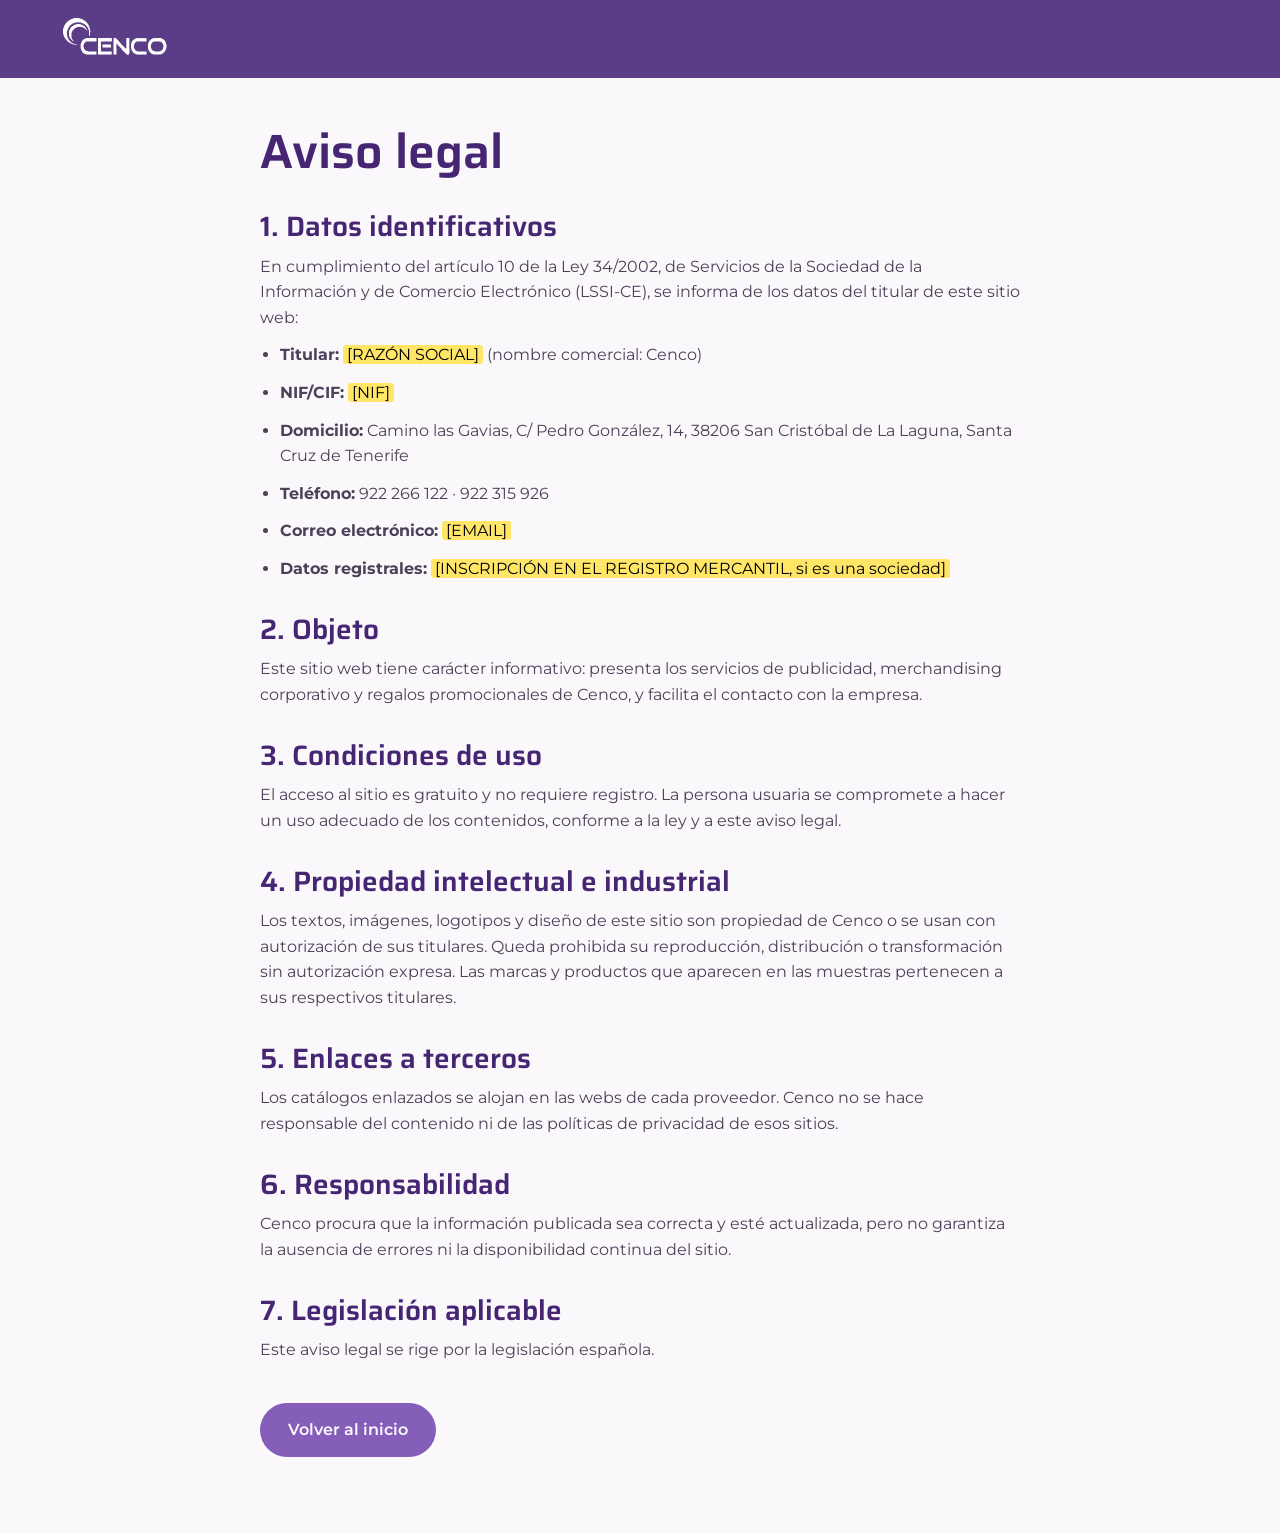
==== aviso-legal.html @ f05e6e83 "Redesign site for portfolio publication - Rewrite HTML/CSS/JS mobile-first with no JS dependencies -" ====
<!DOCTYPE html>
<html lang="es">
<head>
  <meta charset="UTF-8">
  <meta name="viewport" content="width=device-width, initial-scale=1.0">
  <title>Aviso legal · Cenco</title>
  <meta name="robots" content="noindex">
  <link rel="icon" type="image/png" sizes="32x32" href="assets/img/favicon-32.png">
  <link rel="preconnect" href="https://fonts.googleapis.com">
  <link rel="preconnect" href="https://fonts.gstatic.com" crossorigin>
  <link rel="stylesheet" href="https://fonts.googleapis.com/css2?family=Montserrat:wght@400;500;600;700&family=Saira:wght@500;600;700&display=swap">
  <link rel="stylesheet" href="assets/css/styles.css">
  <link rel="stylesheet" href="assets/css/legal.css">
</head>
<body class="legal">
  <header class="legal__header">
    <div class="container">
      <a href="index.html"><img src="assets/img/logo.webp" alt="Cenco, volver al inicio" width="116" height="46"></a>
    </div>
  </header>

  <main class="legal__main container">
    <h1>Aviso legal</h1>

    <h2>1. Datos identificativos</h2>
    <p>En cumplimiento del artículo 10 de la Ley 34/2002, de Servicios de la Sociedad de la Información y de Comercio Electrónico (LSSI-CE), se informa de los datos del titular de este sitio web:</p>
    <ul>
      <li><strong>Titular:</strong> <mark>[RAZÓN SOCIAL]</mark> (nombre comercial: Cenco)</li>
      <li><strong>NIF/CIF:</strong> <mark>[NIF]</mark></li>
      <li><strong>Domicilio:</strong> Camino las Gavias, C/ Pedro González, 14, 38206 San Cristóbal de La Laguna, Santa Cruz de Tenerife</li>
      <li><strong>Teléfono:</strong> 922 266 122 · 922 315 926</li>
      <li><strong>Correo electrónico:</strong> <mark>[EMAIL]</mark></li>
      <li><strong>Datos registrales:</strong> <mark>[INSCRIPCIÓN EN EL REGISTRO MERCANTIL, si es una sociedad]</mark></li>
    </ul>

    <h2>2. Objeto</h2>
    <p>Este sitio web tiene carácter informativo: presenta los servicios de publicidad, merchandising corporativo y regalos promocionales de Cenco, y facilita el contacto con la empresa.</p>

    <h2>3. Condiciones de uso</h2>
    <p>El acceso al sitio es gratuito y no requiere registro. La persona usuaria se compromete a hacer un uso adecuado de los contenidos, conforme a la ley y a este aviso legal.</p>

    <h2>4. Propiedad intelectual e industrial</h2>
    <p>Los textos, imágenes, logotipos y diseño de este sitio son propiedad de Cenco o se usan con autorización de sus titulares. Queda prohibida su reproducción, distribución o transformación sin autorización expresa. Las marcas y productos que aparecen en las muestras pertenecen a sus respectivos titulares.</p>

    <h2>5. Enlaces a terceros</h2>
    <p>Los catálogos enlazados se alojan en las webs de cada proveedor. Cenco no se hace responsable del contenido ni de las políticas de privacidad de esos sitios.</p>

    <h2>6. Responsabilidad</h2>
    <p>Cenco procura que la información publicada sea correcta y esté actualizada, pero no garantiza la ausencia de errores ni la disponibilidad continua del sitio.</p>

    <h2>7. Legislación aplicable</h2>
    <p>Este aviso legal se rige por la legislación española.</p>

    <p class="legal__back"><a href="index.html" class="button">Volver al inicio</a></p>
  </main>
</body>
</html>
---- assets/css/styles.css ----
/*=============== VARIABLES ===============*/
:root {
  --header-height: 4rem;

  /* Colores (paleta morada original de Cenco, con contraste revisado) */
  --first-color: hsl(265, 40%, 55%);
  --first-color-alt: hsl(265, 42%, 46%);
  --first-color-light: hsl(265, 60%, 92%);
  --title-color: hsl(265, 50%, 30%);
  --text-color: hsl(265, 15%, 30%);
  --text-color-light: hsl(265, 10%, 45%);
  --white-color: hsl(265, 100%, 99%);
  --dark-color: hsl(265, 50%, 16%);
  --body-color: hsl(265, 30%, 98%);
  --purple-bg: hsl(265, 28%, 58%);
  --purple-bg-dark: hsl(265, 38%, 38%);
  --whatsapp: #25d366;
  --error: hsl(350, 75%, 45%);

  /* Tipografía */
  --body-font: "Montserrat", system-ui, -apple-system, "Segoe UI", sans-serif;
  --second-font: "Saira", "Montserrat", system-ui, sans-serif;
  --biggest-font-size: 3.5rem;
  --big-font-size: 2rem;
  --h1-font-size: 1.375rem;
  --h2-font-size: 1.125rem;
  --h3-font-size: 1rem;
  --normal-font-size: 1rem;
  --small-font-size: .875rem;

  --font-medium: 500;
  --font-semi-bold: 600;
  --font-bold: 700;

  --radius: 1rem;
  --shadow: 0 8px 24px hsla(265, 50%, 20%, .12);
  --shadow-strong: 0 12px 32px hsla(265, 50%, 15%, .25);

  --z-tooltip: 10;
  --z-fixed: 100;
  --z-modal: 1000;
}

@media screen and (min-width: 1150px) {
  :root {
    --biggest-font-size: 7rem;
    --big-font-size: 3rem;
    --h1-font-size: 1.75rem;
    --h2-font-size: 1.25rem;
    --h3-font-size: 1.125rem;
  }
}

/*=============== BASE ===============*/
*, *::before, *::after {
  box-sizing: border-box;
  margin: 0;
  padding: 0;
}

html {
  scroll-behavior: smooth;
  scroll-padding-top: var(--header-height);
}

body {
  font-family: var(--body-font);
  font-size: var(--normal-font-size);
  line-height: 1.6;
  background-color: var(--body-color);
  color: var(--text-color);
  overflow-x: hidden;
}

h1, h2, h3 {
  font-family: var(--second-font);
  font-weight: var(--font-semi-bold);
  line-height: 1.1;
  color: var(--title-color);
}

ul { list-style: none; }
a { color: inherit; text-decoration: none; }
img { display: block; max-width: 100%; height: auto; }
button, input, select, textarea { font: inherit; color: inherit; }
button { cursor: pointer; background: none; border: none; }

/* Foco visible para quien navega con teclado */
:focus-visible {
  outline: 3px solid hsl(45, 100%, 60%);
  outline-offset: 3px;
  border-radius: 4px;
}

.skip-link {
  position: absolute;
  left: 1rem;
  top: -4rem;
  z-index: var(--z-modal);
  background: var(--dark-color);
  color: var(--white-color);
  padding: .75rem 1rem;
  border-radius: .5rem;
}
.skip-link:focus { top: 1rem; }

/*=============== CLASES REUTILIZABLES ===============*/
.container {
  max-width: 1200px;
  margin-inline: auto;
  padding-inline: 1.25rem;
}

.section { padding-block: 5rem; }

.section__title {
  text-align: center;
  font-size: var(--big-font-size);
  margin-bottom: 1rem;
  text-transform: uppercase;
}

.section__title--left { text-align: center; }

.section__subtitle {
  text-align: center;
  max-width: 40rem;
  margin: 0 auto 2.5rem;
  color: var(--text-color-light);
}

.button {
  display: inline-flex;
  align-items: center;
  justify-content: center;
  gap: .5rem;
  background-color: var(--first-color);
  color: var(--white-color);
  padding: .9rem 1.75rem;
  border-radius: 999px;
  font-weight: var(--font-semi-bold);
  transition: background-color .3s, box-shadow .3s, transform .2s;
}
.button:hover {
  background-color: var(--first-color-alt);
  box-shadow: var(--shadow-strong);
  transform: translateY(-2px);
}
.button:active { transform: translateY(0) scale(.98); }

.button--ghost {
  background: transparent;
  border: 2px solid var(--white-color);
}
.button--ghost:hover { background: hsla(0, 0%, 100%, .15); }

.button--small { padding: .6rem 1.25rem; font-size: var(--small-font-size); }

/*=============== HEADER & NAV ===============*/
.header {
  position: fixed;
  inset: 0 0 auto 0;
  z-index: var(--z-fixed);
  background-color: transparent;
  transition: background-color .3s, box-shadow .3s;
}

.header.scrolled {
  background-color: var(--purple-bg-dark);
  box-shadow: 0 4px 16px hsla(265, 50%, 10%, .3);
}

.nav {
  height: var(--header-height);
  display: flex;
  justify-content: space-between;
  align-items: center;
}

.nav__logo img { width: 104px; height: auto; }

.nav__toggle {
  color: var(--white-color);
  font-size: 1.75rem;
  display: flex;
  padding: .25rem;
  z-index: 1;
}

.nav__link {
  color: var(--white-color);
  font-family: var(--second-font);
  font-weight: var(--font-medium);
  transition: opacity .3s;
}
.nav__link:hover { opacity: .75; }

.active-link {
  font-weight: var(--font-bold);
  text-decoration: underline;
  text-underline-offset: .4em;
  text-decoration-thickness: 2px;
}

/* Menú móvil */
@media screen and (max-width: 1023px) {
  .nav__menu {
    position: fixed;
    inset: 0 0 auto 0;
    transform: translateY(-110%);
    background-color: var(--purple-bg-dark);
    padding: calc(var(--header-height) + 1.5rem) 1.5rem 2.5rem;
    box-shadow: 0 8px 24px hsla(265, 50%, 10%, .4);
    transition: transform .35s ease;
  }
  .nav__menu.show-menu { transform: translateY(0); }
  .nav__list {
    display: flex;
    flex-direction: column;
    align-items: center;
    row-gap: 1.5rem;
  }
  .nav__link { font-size: var(--h1-font-size); }
}

/*=============== INICIO ===============*/
.home {
  position: relative;
  min-height: 100svh;
  display: grid;
  place-items: center;
  text-align: center;
  background: var(--purple-bg-dark) url("../img/hero-960.webp") center / cover no-repeat;
  isolation: isolate;
}
@media (min-width: 768px) {
  .home { background-image: url("../img/hero-1920.webp"); }
}

.home::before {
  content: "";
  position: absolute;
  inset: 0;
  background: linear-gradient(180deg, hsla(265, 50%, 15%, .45), hsla(265, 50%, 15%, .25) 50%, hsla(265, 50%, 15%, .55));
  z-index: -1;
}

.home__container {
  padding-block: calc(var(--header-height) + 2rem) 4rem;
  display: grid;
  justify-items: center;
  gap: 1.25rem;
}

.home__title {
  color: var(--white-color);
  font-size: var(--biggest-font-size);
  letter-spacing: .05em;
  text-shadow: 0 4px 24px hsla(265, 60%, 10%, .5);
}

.home__cartel {
  width: min(70vw, 300px);
  filter: drop-shadow(0 12px 24px hsla(265, 60%, 10%, .4));
}

.home__description {
  color: var(--white-color);
  font-size: var(--h2-font-size);
  max-width: 32rem;
  text-shadow: 0 2px 8px hsla(265, 60%, 10%, .6);
}

.home__buttons {
  display: flex;
  flex-wrap: wrap;
  justify-content: center;
  gap: 1rem;
}

.home__scroll {
  position: absolute;
  bottom: 1.5rem;
  left: 50%;
  translate: -50% 0;
  color: var(--white-color);
  font-size: 1.75rem;
  animation: bounce 2s infinite;
}

@keyframes bounce {
  0%, 100% { transform: translateY(0); }
  50% { transform: translateY(8px); }
}

/*=============== CATÁLOGOS ===============*/
.filters {
  display: flex;
  flex-wrap: wrap;
  justify-content: center;
  gap: .5rem;
  margin-bottom: 2.5rem;
}

.filter {
  padding: .5rem 1.1rem;
  border-radius: 999px;
  border: 2px solid var(--first-color-light);
  background: var(--white-color);
  color: var(--title-color);
  font-weight: var(--font-medium);
  font-size: var(--small-font-size);
  transition: background-color .25s, border-color .25s, color .25s;
}
.filter:hover { border-color: var(--first-color); }
.filter.is-active {
  background: var(--first-color);
  border-color: var(--first-color);
  color: var(--white-color);
}

.catalogos__grid {
  display: grid;
  grid-template-columns: repeat(auto-fill, minmax(min(100%, 240px), 1fr));
  gap: 1.5rem;
}

.catalogo[hidden] { display: none; }

.catalogo a {
  display: flex;
  flex-direction: column;
  height: 100%;
  background: var(--white-color);
  border-radius: var(--radius);
  box-shadow: var(--shadow);
  overflow: hidden;
  transition: transform .3s, box-shadow .3s;
}
.catalogo a:hover {
  transform: translateY(-6px);
  box-shadow: var(--shadow-strong);
}

.catalogo__cover {
  display: grid;
  place-items: center;
  aspect-ratio: 16 / 10;
  background:
    radial-gradient(circle at 80% 20%, hsla(0, 0%, 100%, .25), transparent 40%),
    linear-gradient(135deg, var(--c1), var(--c2));
  color: var(--white-color);
  font-size: 3.5rem;
}
.catalogo__cover i { transition: transform .4s; }
.catalogo a:hover .catalogo__cover i { transform: scale(1.15) rotate(-6deg); }

.catalogo__tag {
  align-self: flex-start;
  margin: 1.25rem 1.25rem .5rem;
  padding: .15rem .6rem;
  border-radius: 999px;
  background: var(--first-color-light);
  color: var(--title-color);
  font-size: .75rem;
  font-weight: var(--font-semi-bold);
  text-transform: uppercase;
  letter-spacing: .05em;
}

.catalogo__name {
  font-size: var(--h2-font-size);
  margin-inline: 1.25rem;
  margin-bottom: 1rem;
}

.catalogo__link {
  margin-top: auto;
  padding: 1rem 1.25rem 1.25rem;
  color: var(--first-color-alt);
  font-weight: var(--font-semi-bold);
  font-size: var(--small-font-size);
  display: inline-flex;
  align-items: center;
  gap: .35rem;
}

.catalogos__note {
  text-align: center;
  margin-top: 2rem;
  font-size: var(--small-font-size);
  color: var(--text-color-light);
}

/*=============== QUIÉNES SOMOS ===============*/
.about {
  background-color: var(--purple-bg);
  color: var(--white-color);
}

.about .section__title { color: var(--white-color); }

.about__container {
  display: grid;
  gap: 3rem;
  align-items: center;
}

.about__data { text-align: center; }

.about__description {
  font-size: var(--h3-font-size);
  margin-bottom: 2rem;
}

.about__values {
  display: grid;
  gap: 1rem;
  margin-bottom: 2.5rem;
  text-align: left;
}

.about__values li {
  display: flex;
  gap: 1rem;
  align-items: flex-start;
  background: hsla(0, 0%, 100%, .12);
  padding: 1rem 1.25rem;
  border-radius: var(--radius);
}

.about__values i {
  font-size: 1.5rem;
  line-height: 1;
  margin-top: .15rem;
}

.about__values strong {
  display: block;
  font-family: var(--second-font);
  font-size: var(--h3-font-size);
}

.about .button {
  background-color: var(--dark-color);
}
.about .button:hover { background-color: var(--title-color); }

.about__images {
  position: relative;
  display: grid;
  place-items: center;
}

.about__shape {
  width: min(80vw, 340px);
  aspect-ratio: 1;
  border-radius: 50%;
  background-color: var(--first-color);
  box-shadow: inset 0 0 0 12px hsla(0, 0%, 100%, .08);
}

.about__img {
  position: absolute;
  width: min(85vw, 380px);
  filter: drop-shadow(0 12px 20px hsla(265, 60%, 10%, .45));
}

/*=============== MUESTRAS ===============*/
.gallery {
  display: grid;
  grid-template-columns: repeat(2, 1fr);
  gap: 1rem;
}

.gallery__item {
  position: relative;
  width: 100%;
  aspect-ratio: 1;
  background: var(--white-color);
  border-radius: var(--radius);
  overflow: hidden;
  box-shadow: var(--shadow);
  display: block;
  transition: transform .3s, box-shadow .3s;
}
.gallery__item:hover {
  transform: translateY(-4px);
  box-shadow: var(--shadow-strong);
}

.gallery__item img {
  width: 100%;
  height: 100%;
  object-fit: contain;
  padding: 1rem 1rem 2.5rem;
  transition: transform .4s;
}
.gallery__item:hover img { transform: scale(1.06); }

.gallery__item span {
  position: absolute;
  inset: auto 0 0 0;
  padding: .6rem .75rem;
  background: linear-gradient(transparent, hsla(265, 30%, 98%, .95) 40%);
  color: var(--title-color);
  font-family: var(--second-font);
  font-weight: var(--font-semi-bold);
  font-size: var(--small-font-size);
  text-align: left;
}

/*=============== LIGHTBOX ===============*/
.lightbox {
  border: none;
  background: transparent;
  max-width: 100vw;
  max-height: 100vh;
  width: 100%;
  height: 100%;
  padding: 1rem;
  margin: 0;
}
.lightbox[open] {
  display: grid;
  grid-template-columns: auto 1fr auto;
  align-items: center;
  gap: .5rem;
}
.lightbox::backdrop { background: hsla(265, 50%, 8%, .88); }

.lightbox figure {
  display: grid;
  justify-items: center;
  gap: 1rem;
  max-height: 100%;
}

.lightbox img {
  max-height: 75vh;
  width: auto;
  background: var(--white-color);
  border-radius: var(--radius);
  padding: 1rem;
}

.lightbox figcaption {
  color: var(--white-color);
  font-family: var(--second-font);
  font-size: var(--h2-font-size);
  text-align: center;
}

.lightbox__close,
.lightbox__nav {
  color: var(--white-color);
  font-size: 2rem;
  width: 3rem;
  height: 3rem;
  display: grid;
  place-items: center;
  border-radius: 50%;
  background: hsla(0, 0%, 100%, .1);
  transition: background-color .25s;
}
.lightbox__close:hover,
.lightbox__nav:hover { background: hsla(0, 0%, 100%, .25); }

.lightbox__close {
  position: absolute;
  top: 1rem;
  right: 1rem;
}

/*=============== PRESUPUESTO ===============*/
.presupuesto { background: var(--first-color-light); }

.presupuesto__container {
  display: grid;
  gap: 2.5rem;
  align-items: start;
}

.presupuesto__intro { text-align: center; }
.presupuesto__intro > p { margin-bottom: 2rem; }

.presupuesto__steps {
  display: grid;
  gap: .75rem;
  justify-content: center;
  text-align: left;
}
.presupuesto__steps li {
  display: flex;
  align-items: center;
  gap: .75rem;
  font-weight: var(--font-medium);
  color: var(--title-color);
}
.presupuesto__steps span {
  display: grid;
  place-items: center;
  width: 2rem;
  height: 2rem;
  border-radius: 50%;
  background: var(--first-color);
  color: var(--white-color);
  font-weight: var(--font-bold);
}

.form {
  background: var(--white-color);
  padding: 1.75rem 1.25rem;
  border-radius: var(--radius);
  box-shadow: var(--shadow);
  display: grid;
  gap: 1rem;
}

.form__row {
  display: grid;
  gap: 1rem;
}

.form__field {
  display: grid;
  gap: .35rem;
}

.form label {
  font-weight: var(--font-semi-bold);
  font-size: var(--small-font-size);
  color: var(--title-color);
}

.form input,
.form select,
.form textarea {
  width: 100%;
  padding: .8rem 1rem;
  border: 2px solid var(--first-color-light);
  border-radius: .6rem;
  background: var(--body-color);
  transition: border-color .25s;
}
.form textarea { resize: vertical; }
.form input:focus,
.form select:focus,
.form textarea:focus {
  outline: none;
  border-color: var(--first-color);
}

.form__field.has-error input,
.form__field.has-error select,
.form__field.has-error textarea { border-color: var(--error); }

.form__error {
  color: var(--error);
  font-size: .8rem;
  min-height: 1em;
}
.form__error:empty { min-height: 0; }

.form__submit {
  background: var(--whatsapp);
  color: hsl(150, 80%, 10%);
  justify-self: stretch;
}
.form__submit:hover { background: hsl(142, 70%, 40%); }

.form__note {
  font-size: .8rem;
  color: var(--text-color-light);
  text-align: center;
}

/*=============== CONTACTO ===============*/
.contacto {
  background: var(--purple-bg-dark);
  color: var(--white-color);
}
.contacto .section__title { color: var(--white-color); margin-bottom: 2.5rem; }

.contacto__container {
  display: grid;
  gap: 2rem;
}

.contacto__cards {
  display: grid;
  grid-template-columns: repeat(auto-fit, minmax(min(100%, 230px), 1fr));
  gap: 1rem;
}

.contacto__card {
  background: hsla(0, 0%, 100%, .08);
  border: 1px solid hsla(0, 0%, 100%, .15);
  border-radius: var(--radius);
  padding: 1.5rem;
}
.contacto__card > i { font-size: 1.75rem; }
.contacto__card h3 {
  color: var(--white-color);
  font-size: var(--h2-font-size);
  margin: .5rem 0;
}
.contacto__card address { font-style: normal; }
.contacto__card a:not(.contacto__link) {
  text-decoration: underline;
  text-underline-offset: 3px;
  text-decoration-color: hsla(0, 0%, 100%, .4);
}
.contacto__card a:hover { text-decoration-color: currentColor; }

.contacto__link {
  display: inline-flex;
  align-items: center;
  gap: .25rem;
  margin-top: .75rem;
  font-weight: var(--font-semi-bold);
}

.contacto__status {
  display: inline-flex;
  align-items: center;
  gap: .4rem;
  margin-top: .75rem;
  padding: .2rem .7rem;
  border-radius: 999px;
  font-size: var(--small-font-size);
  font-weight: var(--font-semi-bold);
  background: hsla(0, 0%, 100%, .12);
}
.contacto__status::before {
  content: "";
  width: .55rem;
  height: .55rem;
  border-radius: 50%;
  background: var(--dot, #bbb);
}
.contacto__status.is-open { --dot: var(--whatsapp); }
.contacto__status.is-closed { --dot: hsl(0, 80%, 65%); }

.contacto__map {
  position: relative;
  min-height: 320px;
  border-radius: var(--radius);
  overflow: hidden;
  background: var(--first-color);
}

.contacto__map-bg {
  position: absolute;
  inset: 0;
  width: 100%;
  height: 100%;
  object-fit: cover;
  object-position: top;
  opacity: .35;
}

.contacto__map-overlay {
  position: relative;
  height: 100%;
  min-height: 320px;
  display: grid;
  place-content: center;
  justify-items: center;
  gap: 1rem;
  padding: 1.5rem;
  text-align: center;
}
.contacto__map-overlay p { max-width: 22rem; font-size: var(--small-font-size); }

.contacto__map iframe {
  position: absolute;
  inset: 0;
  width: 100%;
  height: 100%;
  border: 0;
}

/*=============== FOOTER ===============*/
.footer {
  background: var(--dark-color);
  color: hsla(265, 100%, 99%, .8);
  padding-top: 3rem;
}

.footer__container {
  display: grid;
  gap: 2rem;
  text-align: center;
  justify-items: center;
}

.footer__brand img { margin: 0 auto .75rem; }
.footer__brand p { font-style: italic; }

.footer__nav,
.footer__contact {
  display: flex;
  flex-wrap: wrap;
  justify-content: center;
  gap: .75rem 1.5rem;
}
.footer__contact a { display: inline-flex; align-items: center; gap: .35rem; }
.footer a:hover { color: var(--white-color); }

.footer__bottom {
  margin-top: 2.5rem;
  padding-block: 1.5rem;
  border-top: 1px solid hsla(0, 0%, 100%, .12);
  display: flex;
  flex-wrap: wrap;
  justify-content: center;
  gap: .5rem 2rem;
  font-size: var(--small-font-size);
  text-align: center;
}
.footer__bottom a { text-decoration: underline; text-underline-offset: 3px; }

/*=============== BOTONES FLOTANTES ===============*/
.whatsapp-float,
.scrollup {
  position: fixed;
  right: 1rem;
  z-index: var(--z-tooltip);
  display: grid;
  place-items: center;
  border-radius: 50%;
  box-shadow: var(--shadow-strong);
  transition: transform .3s, opacity .3s, visibility .3s;
}

.whatsapp-float {
  bottom: 1rem;
  width: 3.5rem;
  height: 3.5rem;
  background: var(--whatsapp);
  color: var(--white-color);
  font-size: 1.9rem;
}
.whatsapp-float:hover { transform: scale(1.08); }

.scrollup {
  bottom: 5.25rem;
  width: 2.75rem;
  height: 2.75rem;
  background: var(--first-color);
  color: var(--white-color);
  font-size: 1.25rem;
  opacity: 0;
  visibility: hidden;
  transform: translateY(1rem);
}
.scrollup.show-scroll {
  opacity: 1;
  visibility: visible;
  transform: translateY(0);
}
.scrollup:hover { transform: translateY(-.25rem); }

/*=============== ANIMACIÓN AL HACER SCROLL ===============*/
.reveal {
  opacity: 0;
  transform: translateY(24px);
  transition: opacity .7s ease, transform .7s ease;
}
.reveal.is-visible {
  opacity: 1;
  transform: none;
}

/*=============== SCROLLBAR ===============*/
::-webkit-scrollbar { width: .7rem; background-color: hsl(260, 26%, 31%); }
::-webkit-scrollbar-thumb { background-color: hsl(260, 26%, 50%); border-radius: 1rem; }

/*=============== BREAKPOINTS ===============*/
/* Móvil: tarjetas de catálogo horizontales y compactas */
@media screen and (max-width: 575px) {
  .catalogos__grid { gap: .75rem; }
  .catalogo a {
    display: grid;
    grid-template-columns: 5.5rem 1fr;
    grid-template-rows: auto auto 1fr;
    column-gap: 1rem;
  }
  .catalogo__cover {
    grid-row: 1 / -1;
    aspect-ratio: auto;
    font-size: 2rem;
  }
  .catalogo__tag { margin: .9rem 0 .35rem; justify-self: start; }
  .catalogo__name { margin: 0 1rem .25rem 0; font-size: var(--h3-font-size); }
  .catalogo__link { padding: 0 0 .9rem; }
}

@media screen and (min-width: 576px) {
  .gallery { grid-template-columns: repeat(3, 1fr); }
  .form { padding: 2rem; }
  .form__row { grid-template-columns: 1fr 1fr; }
}

@media screen and (min-width: 768px) {
  .section { padding-block: 6.5rem; }
  .gallery { grid-template-columns: repeat(4, 1fr); }
  .contacto__container { grid-template-columns: 1.4fr 1fr; align-items: stretch; }
  .footer__container {
    grid-template-columns: 1fr 2fr 1fr;
    text-align: left;
    justify-items: start;
    align-items: center;
  }
  .footer__brand img { margin: 0 0 .75rem; }
  .footer__contact { flex-direction: column; justify-self: end; }
}

@media screen and (min-width: 1024px) {
  :root { --header-height: 5rem; }

  .nav__logo img { width: 116px; }
  .nav__toggle { display: none; }
  .nav__list {
    display: flex;
    align-items: center;
    column-gap: 2.5rem;
  }

  .section__title--left { text-align: left; }

  .about__container { grid-template-columns: 1fr 1fr; gap: 4rem; }
  .about__data { text-align: left; }
  .about__shape { width: 420px; }
  .about__img { width: 470px; }

  .presupuesto__container { grid-template-columns: 1fr 1.4fr; gap: 4rem; }
  .presupuesto__intro { text-align: left; position: sticky; top: calc(var(--header-height) + 2rem); }
  .presupuesto__steps { justify-content: start; }

  .whatsapp-float { right: 2rem; bottom: 2rem; }
  .scrollup { right: 2.4rem; bottom: 6.5rem; }
}

/* Pantallas 2K y superiores: más aire sin recurrir a zoom */
@media screen and (min-width: 1920px) {
  html { font-size: 112.5%; }
  .container { max-width: 1400px; }
}

/* Respeta la preferencia de reducir animaciones */
@media (prefers-reduced-motion: reduce) {
  html { scroll-behavior: auto; }
  *, *::before, *::after {
    animation-duration: .01ms !important;
    animation-iteration-count: 1 !important;
    transition-duration: .01ms !important;
  }
  .reveal { opacity: 1; transform: none; }
}
---- assets/css/legal.css ----
/* Estilos de las páginas legales (aviso legal, privacidad) */
.legal__header {
  background: var(--purple-bg-dark);
  padding-block: 1rem;
}

.legal__main {
  max-width: 50rem;
  padding-block: 3rem 4rem;
}

.legal__main h1 {
  font-size: var(--big-font-size);
  margin-bottom: 2rem;
}

.legal__main h2 {
  font-size: var(--h1-font-size);
  margin: 2rem 0 .75rem;
}

.legal__main p,
.legal__main li { margin-bottom: .75rem; }

.legal__main ul {
  list-style: disc;
  padding-left: 1.25rem;
}

.legal__main mark {
  background: hsl(50, 100%, 70%);
  padding: 0 .25rem;
  border-radius: .2rem;
}

.legal__updated {
  margin-top: 2rem;
  font-size: var(--small-font-size);
  color: var(--text-color-light);
}

.legal__back { margin-top: 2.5rem; }
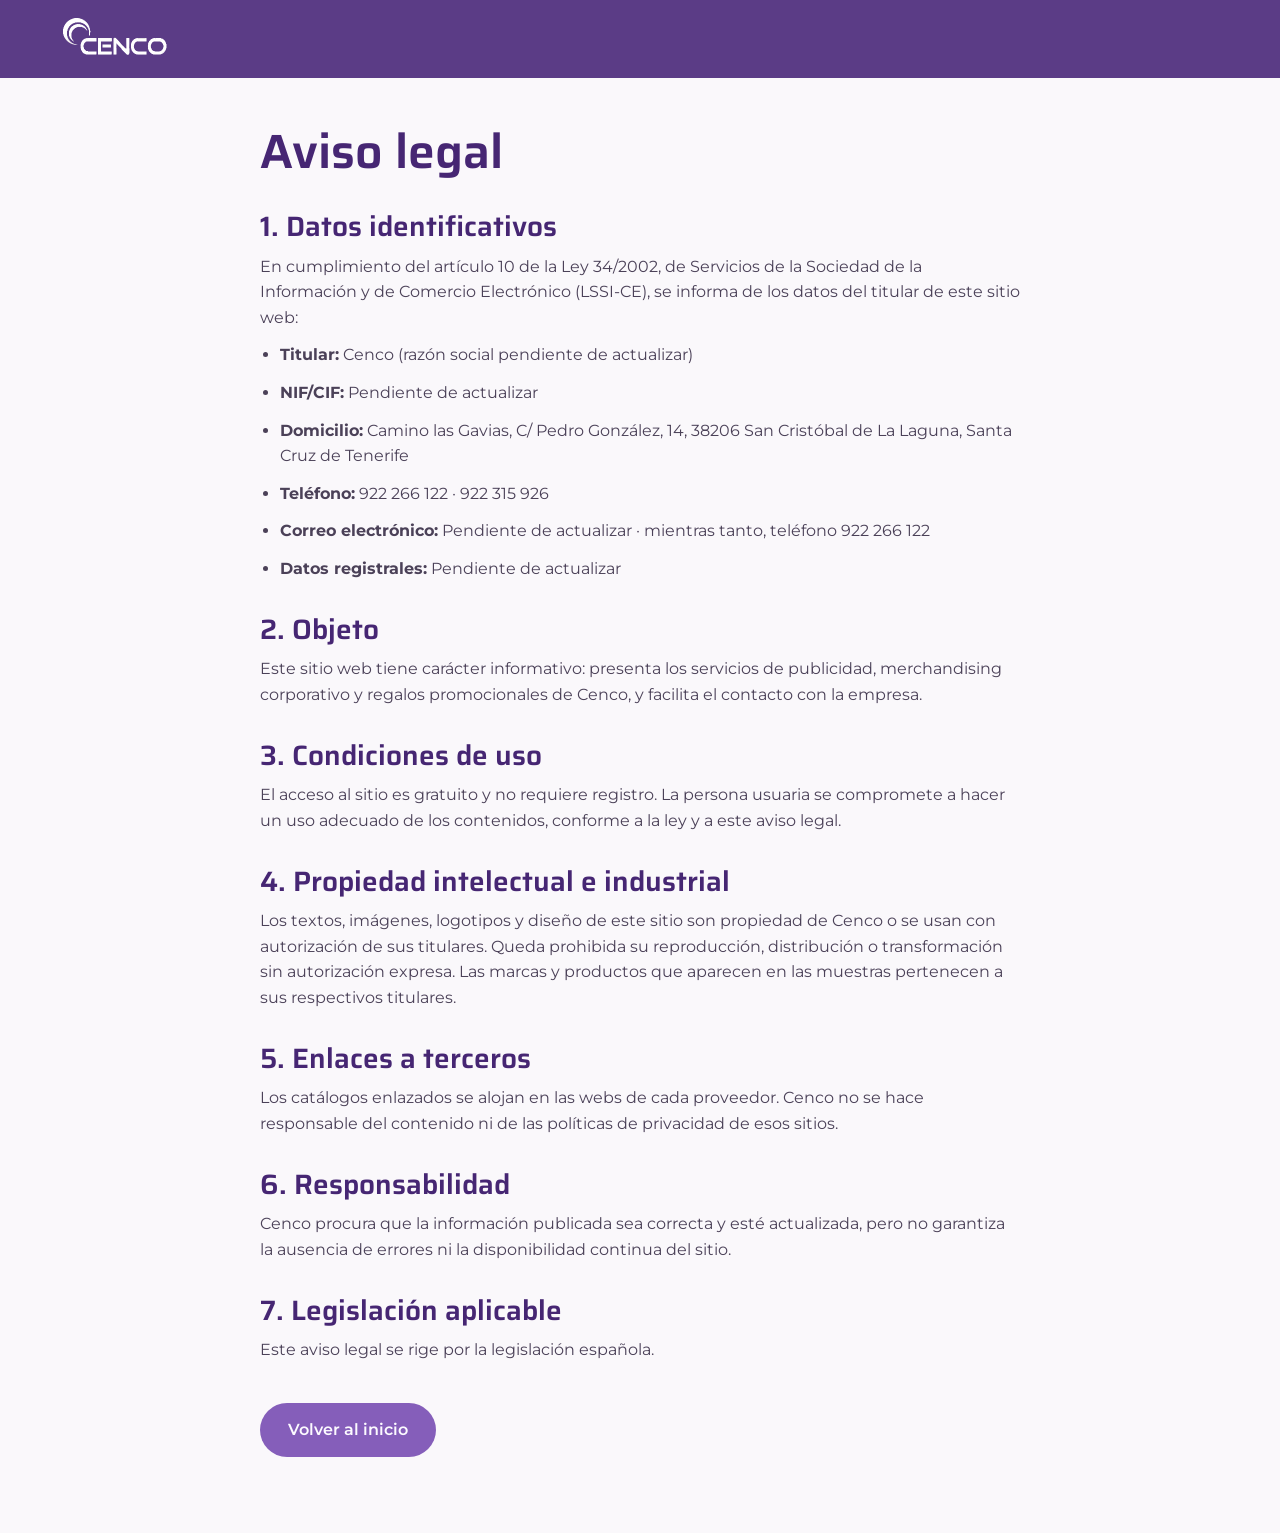
==== commit 6b324528: "Remove political-branded sample and fill legal pages with pending notes - Drop sample 10 from the ga" ====
--- a/aviso-legal.html
+++ b/aviso-legal.html
@@ -25,12 +25,12 @@
     <h2>1. Datos identificativos</h2>
     <p>En cumplimiento del artículo 10 de la Ley 34/2002, de Servicios de la Sociedad de la Información y de Comercio Electrónico (LSSI-CE), se informa de los datos del titular de este sitio web:</p>
     <ul>
-      <li><strong>Titular:</strong> <mark>[RAZÓN SOCIAL]</mark> (nombre comercial: Cenco)</li>
-      <li><strong>NIF/CIF:</strong> <mark>[NIF]</mark></li>
+      <li><strong>Titular:</strong> Cenco (razón social pendiente de actualizar)</li>
+      <li><strong>NIF/CIF:</strong> Pendiente de actualizar</li>
       <li><strong>Domicilio:</strong> Camino las Gavias, C/ Pedro González, 14, 38206 San Cristóbal de La Laguna, Santa Cruz de Tenerife</li>
       <li><strong>Teléfono:</strong> 922 266 122 · 922 315 926</li>
-      <li><strong>Correo electrónico:</strong> <mark>[EMAIL]</mark></li>
-      <li><strong>Datos registrales:</strong> <mark>[INSCRIPCIÓN EN EL REGISTRO MERCANTIL, si es una sociedad]</mark></li>
+      <li><strong>Correo electrónico:</strong> Pendiente de actualizar · mientras tanto, teléfono 922 266 122</li>
+      <li><strong>Datos registrales:</strong> Pendiente de actualizar</li>
     </ul>
 
     <h2>2. Objeto</h2>
